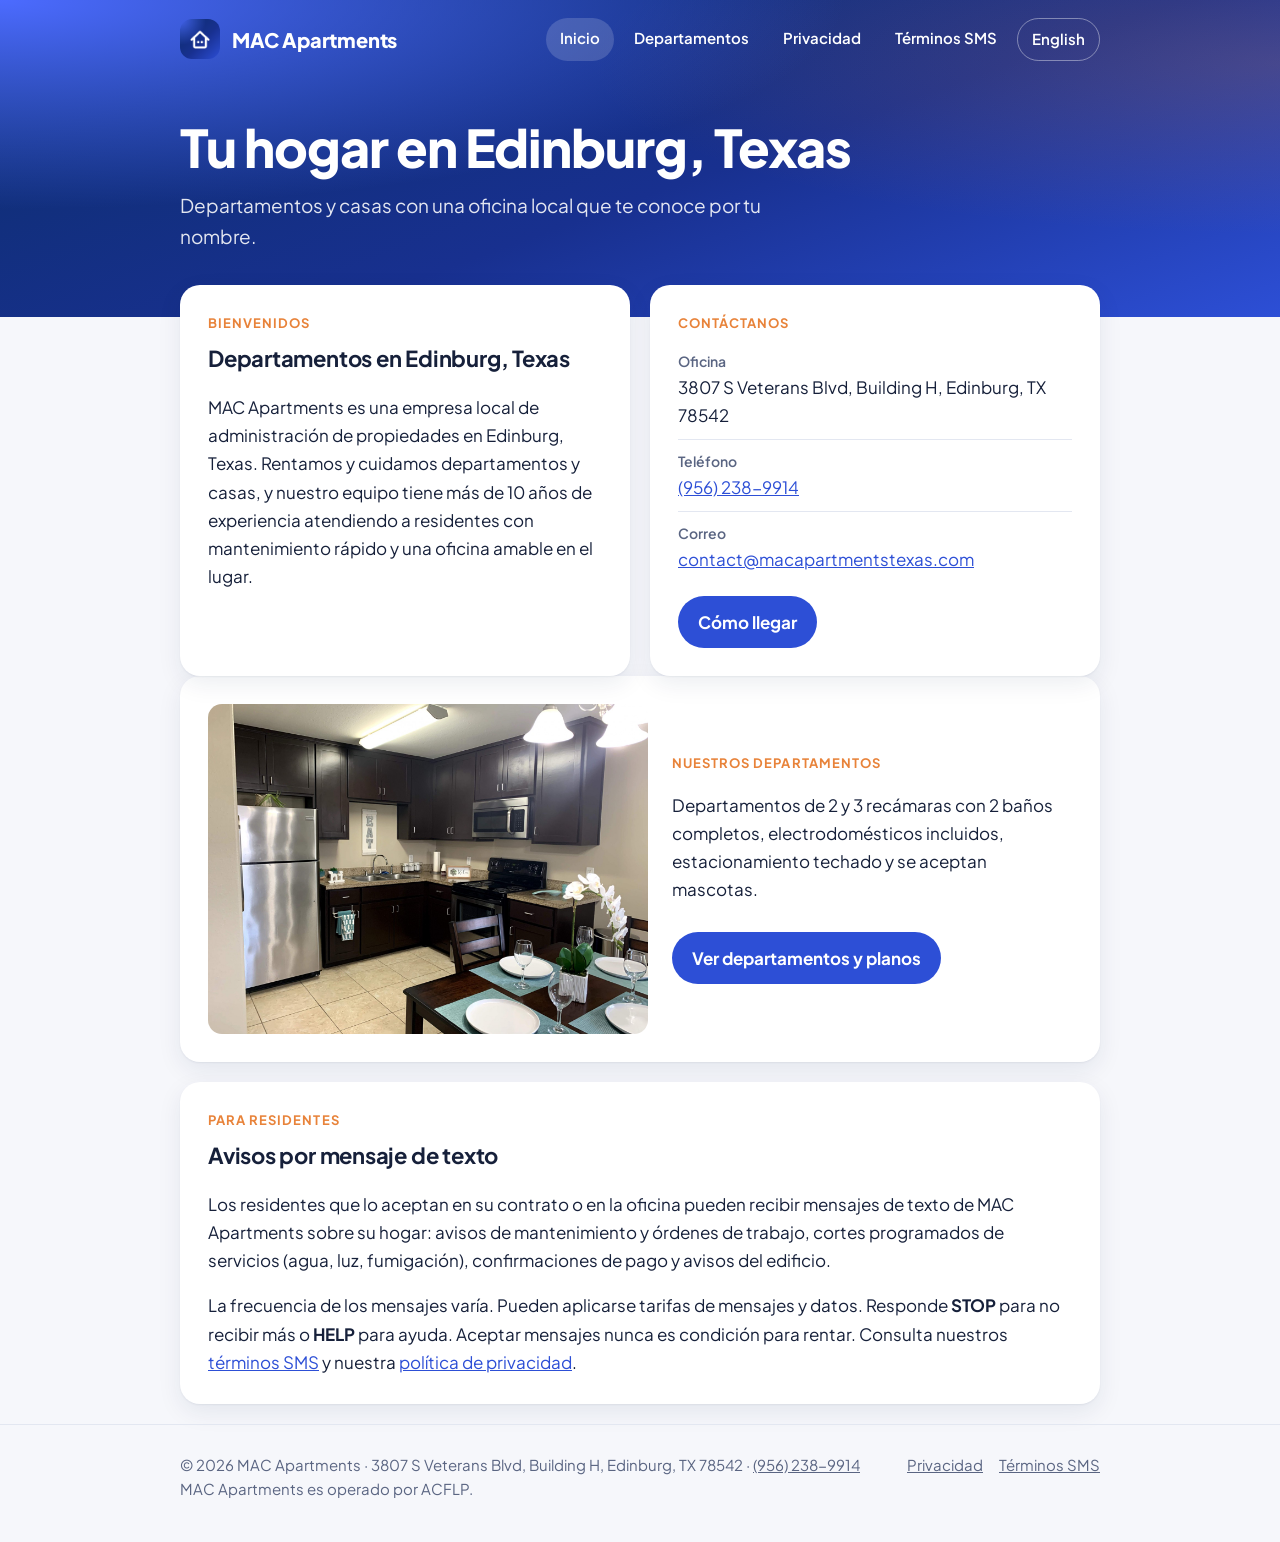
==== es/index.html @ 83b19792 "Public website: home, apartments, privacy policy and SMS terms (EN/ES) Co-Authored-By: Claude Opus 5" ====
<!doctype html>
<html lang="es">
<head>
<meta charset="utf-8">
<meta name="viewport" content="width=device-width, initial-scale=1">
<title>MAC Apartments · Edinburg, Texas</title>
<meta name="description" content="Departamentos en Edinburg, Texas. Oficina, teléfono e información para residentes.">
<link rel="icon" href="../assets/icon.png">
<link rel="apple-touch-icon" href="../assets/apple-touch-icon.png">
<link rel="preconnect" href="https://fonts.googleapis.com">
<link rel="preconnect" href="https://fonts.gstatic.com" crossorigin>
<link href="https://fonts.googleapis.com/css2?family=Plus+Jakarta+Sans:wght@400;600;700;800&display=swap" rel="stylesheet">
<link rel="stylesheet" href="../assets/site.css">
<link rel="alternate" hreflang="en" href="../index.html">
</head>
<body>
<header class="top">
  <div class="wrap">
    <nav class="nav">
      <a class="brand" href="index.html"><img src="../assets/icon.png" alt="" width="40" height="40">MAC Apartments</a>
      <div class="links">
        <a href="index.html" aria-current="page">Inicio</a>
        <a href="departamentos.html">Departamentos</a>
        <a href="privacidad.html">Privacidad</a>
        <a href="terminos-sms.html">Términos SMS</a>
        <a class="lang" href="../index.html" hreflang="en">English</a>
      </div>
    </nav>
    <div class="hero">
      <h1>Tu hogar en Edinburg, Texas</h1>
      <p>Departamentos y casas con una oficina local que te conoce por tu nombre.</p>
    </div>
  </div>
</header>
<main class="wrap lift">
  <div class="grid">
    <section class="card">
      <p class="eyebrow">Bienvenidos</p>
      <h2>Departamentos en Edinburg, Texas</h2>
      <p>MAC Apartments es una empresa local de administración de propiedades en Edinburg, Texas. Rentamos y cuidamos departamentos y casas, y nuestro equipo tiene más de 10 años de experiencia atendiendo a residentes con mantenimiento rápido y una oficina amable en el lugar.</p>
    </section>
    <section class="card">
      <p class="eyebrow">Contáctanos</p>
      <ul class="contact">
      <li><strong>Oficina</strong>3807 S Veterans Blvd, Building H, Edinburg, TX 78542</li>
      <li><strong>Teléfono</strong><a href="tel:+19562389914">(956) 238-9914</a></li>
      <li><strong>Correo</strong><a href="mailto:contact@macapartmentstexas.com">contact@macapartmentstexas.com</a></li>
    </ul>
    <a class="btn" href="https://www.google.com/maps/search/?api=1&query=3807+S+Veterans+Blvd+Edinburg+TX+78542" target="_blank" rel="noopener">Cómo llegar</a>
    </section>
  </div>
  <section class="card teaser">
    <img src="../assets/kitchen.jpg" alt="Cocina con cubiertas de granito y electrodomésticos de acero inoxidable" width="1600" height="1200">
    <div>
      <p class="eyebrow">Nuestros departamentos</p>
      <p>Departamentos de 2 y 3 recámaras con 2 baños completos, electrodomésticos incluidos, estacionamiento techado y se aceptan mascotas.</p>
      <a class="btn" href="departamentos.html">Ver departamentos y planos</a>
    </div>
  </section>
  <section class="card">
    <p class="eyebrow">Para residentes</p>
    <h2>Avisos por mensaje de texto</h2>
    <p>Los residentes que lo aceptan en su contrato o en la oficina pueden recibir mensajes de texto de MAC Apartments sobre su hogar: avisos de mantenimiento y órdenes de trabajo, cortes programados de servicios (agua, luz, fumigación), confirmaciones de pago y avisos del edificio.</p>
    <p>La frecuencia de los mensajes varía. Pueden aplicarse tarifas de mensajes y datos. Responde <strong>STOP</strong> para no recibir más o <strong>HELP</strong> para ayuda. Aceptar mensajes nunca es condición para rentar. Consulta nuestros <a href="terminos-sms.html">términos SMS</a> y nuestra <a href="privacidad.html">política de privacidad</a>.</p>
  </section>
</main>
<footer>
  <div class="wrap">
    <span>© 2026 MAC Apartments · 3807 S Veterans Blvd, Building H, Edinburg, TX 78542 · <a href="tel:+19562389914">(956) 238-9914</a><br>MAC Apartments es operado por ACFLP.</span>
    <nav><a href="privacidad.html">Privacidad</a><a href="terminos-sms.html">Términos SMS</a></nav>
  </div>
</footer>
</body>
</html>
---- assets/site.css ----
:root {
  --navy: #0b2e6b;
  --blue: #2d4fd6;
  --accent: #e8833a;
  --bg: #f6f7fb;
  --surface: #ffffff;
  --text: #16203a;
  --muted: #5a6582;
  --line: #e3e7f1;
  --radius: 20px;
  --shadow: 0 1px 2px rgba(16, 32, 72, 0.06), 0 8px 24px rgba(16, 32, 72, 0.08);
  --hero: radial-gradient(120% 120% at 0% 0%, #4c6bff 0%, transparent 55%),
    radial-gradient(90% 90% at 100% 20%, #e8833a33 0%, transparent 60%),
    linear-gradient(160deg, #0b2e6b 0%, #18308f 55%, #2d4fd6 100%);
  color-scheme: light dark;
}

@media (prefers-color-scheme: dark) {
  :root {
    --blue: #7b93ff;
    --bg: #0d1220;
    --surface: #161d31;
    --text: #e8ecf7;
    --muted: #a3acc4;
    --line: #26304a;
    --shadow: 0 1px 2px rgba(0, 0, 0, 0.4), 0 8px 24px rgba(0, 0, 0, 0.3);
  }
}

* { box-sizing: border-box; }

html { -webkit-text-size-adjust: 100%; }

body {
  margin: 0;
  background: var(--bg);
  color: var(--text);
  font: 400 17px/1.65 "Plus Jakarta Sans", system-ui, -apple-system, "Segoe UI", Roboto, sans-serif;
}

a { color: var(--blue); }

.wrap { max-width: 960px; margin: 0 auto; padding: 0 20px; }

/* Header */
.top { background: var(--hero); color: #fff; }
.nav { display: flex; align-items: center; justify-content: space-between; gap: 16px; padding: 18px 0; flex-wrap: wrap; }
.brand { display: flex; align-items: center; gap: 12px; color: #fff; text-decoration: none; font-weight: 800; font-size: 20px; letter-spacing: -0.01em; }
.brand img { width: 40px; height: 40px; border-radius: 12px; }
.links { display: flex; gap: 6px; flex-wrap: wrap; }
.links a { color: #fff; text-decoration: none; font-weight: 600; font-size: 15px; padding: 8px 14px; border-radius: 999px; }
.links a:hover, .links a[aria-current="page"] { background: rgba(255, 255, 255, 0.16); }
.links a.lang { border: 1px solid rgba(255, 255, 255, 0.4); }

.hero { padding: 40px 0 64px; }
.hero h1 { font-size: clamp(32px, 6vw, 52px); line-height: 1.1; letter-spacing: -0.02em; margin: 0 0 14px; font-weight: 800; }
.hero p { font-size: 19px; max-width: 620px; margin: 0; color: rgba(255, 255, 255, 0.88); }
.hero.small { padding: 24px 0 48px; }
.hero.small h1 { font-size: clamp(28px, 5vw, 40px); }

/* Content */
main { padding: 0 0 56px; }
.lift { margin-top: -32px; }
.card { background: var(--surface); border-radius: var(--radius); box-shadow: var(--shadow); padding: 28px; margin-bottom: 20px; }
.grid { display: grid; gap: 20px; grid-template-columns: repeat(auto-fit, minmax(260px, 1fr)); }
.grid .card { margin: 0; }

h2 { font-size: 22px; letter-spacing: -0.01em; margin: 0 0 10px; }
h3 { font-size: 18px; margin: 24px 0 6px; }
.card > :last-child { margin-bottom: 0; }
.muted { color: var(--muted); }
.eyebrow { text-transform: uppercase; letter-spacing: 0.08em; font-size: 13px; font-weight: 700; color: var(--accent); margin: 0 0 6px; }

.contact { list-style: none; padding: 0; margin: 0; }
.contact li { padding: 10px 0; border-top: 1px solid var(--line); }
.contact li:first-child { border-top: 0; }
.contact strong { display: block; font-size: 14px; color: var(--muted); font-weight: 600; }

.btn { display: inline-block; background: var(--blue); color: #fff; text-decoration: none; font-weight: 700; padding: 12px 20px; border-radius: 999px; margin-top: 12px; }
@media (prefers-color-scheme: dark) { .btn { color: #0d1220; } }

.legal h2 { margin-top: 28px; }
.legal h2:first-child { margin-top: 0; }
.legal ul { padding-left: 22px; }
.legal li { margin: 4px 0; }
.note { background: color-mix(in srgb, var(--blue) 10%, transparent); border-left: 4px solid var(--blue); border-radius: 12px; padding: 14px 18px; margin: 16px 0; }

footer { border-top: 1px solid var(--line); padding: 28px 0 40px; color: var(--muted); font-size: 15px; }
footer .wrap { display: flex; justify-content: space-between; gap: 16px; flex-wrap: wrap; }
footer a { color: var(--muted); }
footer nav { display: flex; gap: 16px; flex-wrap: wrap; }

@media (max-width: 520px) {
  body { font-size: 16px; }
  .card { padding: 22px; }
  .wrap { padding: 0 16px; }
}

/* Apartments */
.section-title { margin: 32px 0 14px; font-size: 24px; }
.photo { margin: 20px 0 0; }
.photo img, .teaser img { display: block; width: 100%; height: auto; border-radius: 14px; }
.teaser { display: grid; gap: 24px; grid-template-columns: 1fr; align-items: center; }
.teaser img { aspect-ratio: 4 / 3; object-fit: cover; }
@media (min-width: 760px) { .teaser { grid-template-columns: 1.1fr 1fr; } }
.plan h3 { margin-top: 16px; }
.plan p { margin: 0; }
.plan-img { background: #fff; border-radius: 14px; padding: 12px; border: 1px solid var(--line); }
.plan-img img { display: block; width: 100%; height: 260px; object-fit: contain; }
.features { list-style: none; padding: 0; margin: 8px 0 0; display: grid; gap: 10px 20px; grid-template-columns: repeat(auto-fill, minmax(220px, 1fr)); }
.features li { padding-left: 28px; position: relative; }
.features li::before { content: "✓"; position: absolute; left: 0; top: 0; color: var(--blue); font-weight: 800; }
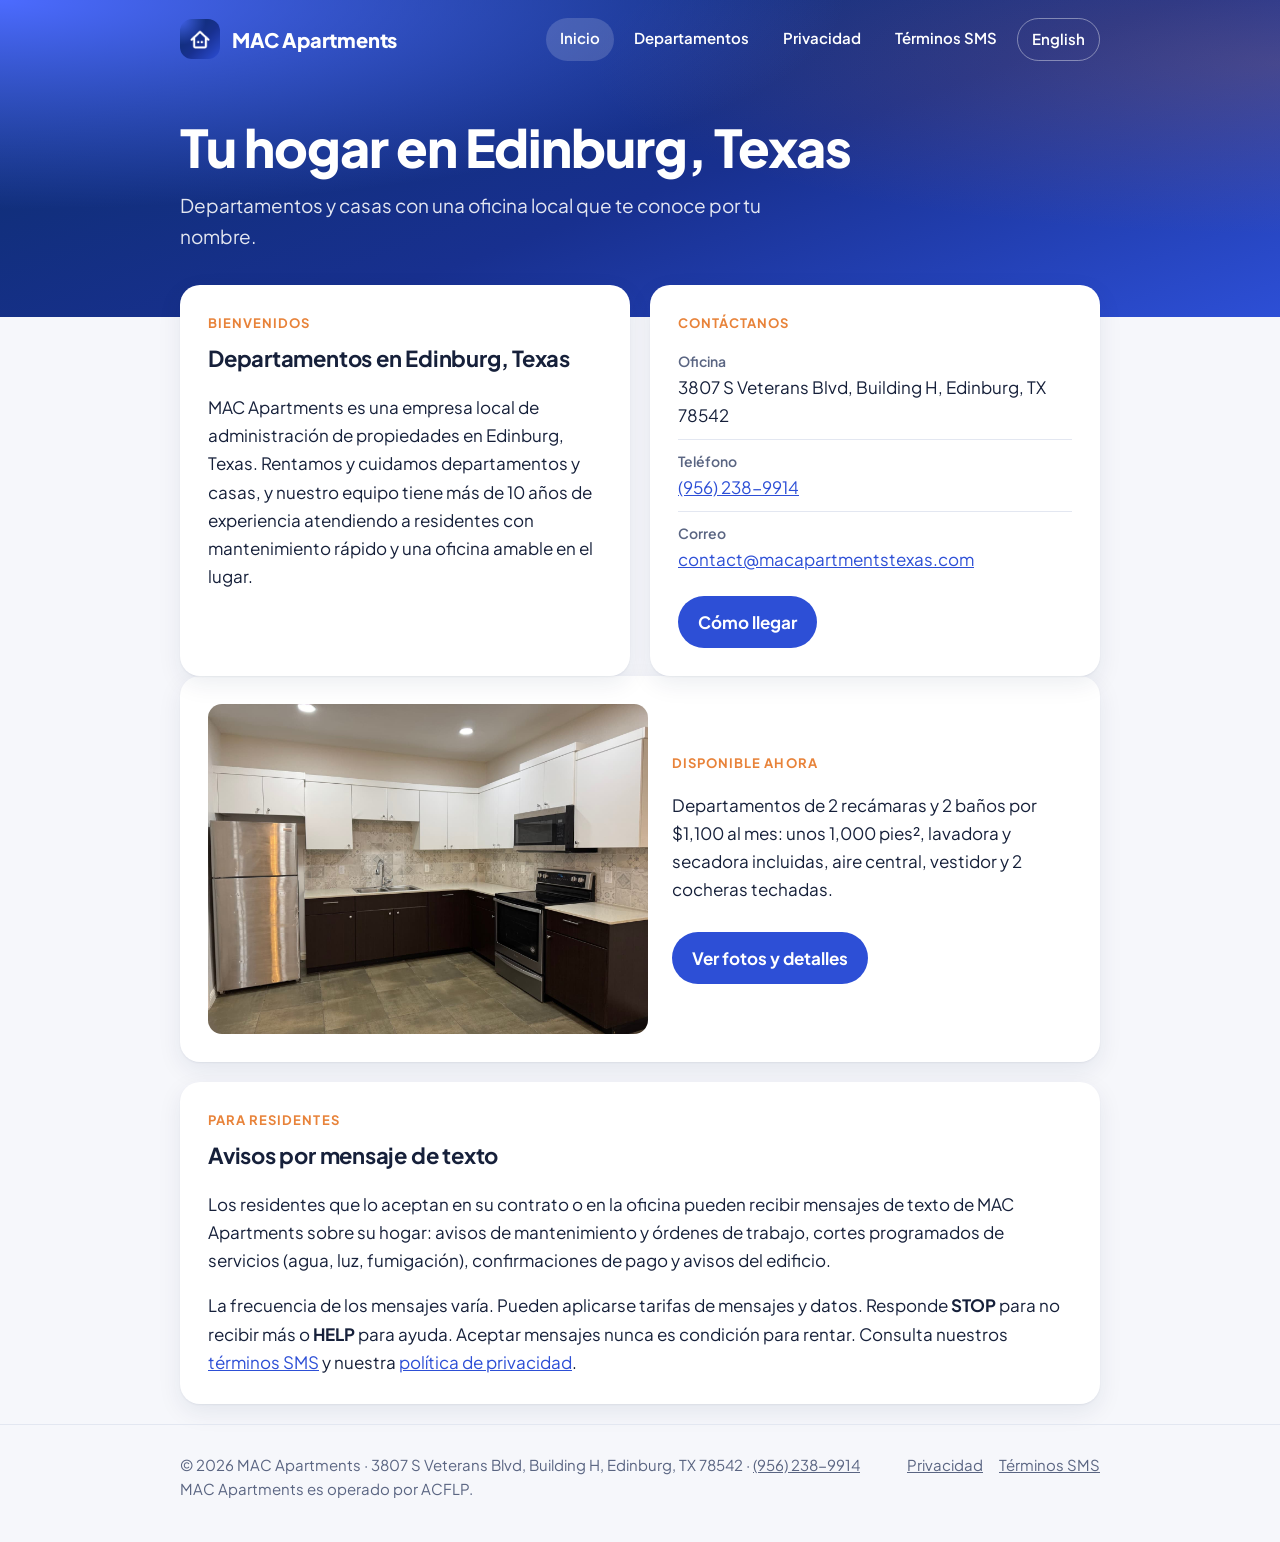
==== commit c4e4f25d: "Apartments: $1,100 2-bed listing, features, utilities and new photos Co-Authored-By: Claude Opus 5.5" ====
--- a/es/index.html
+++ b/es/index.html
@@ -50,11 +50,11 @@
     </section>
   </div>
   <section class="card teaser">
-    <img src="../assets/kitchen.jpg" alt="Cocina con cubiertas de granito y electrodomésticos de acero inoxidable" width="1600" height="1200">
+    <img src="../assets/photos/kitchen.jpg" alt="Cocina con electrodomésticos de acero inoxidable" width="1600" height="1200">
     <div>
-      <p class="eyebrow">Nuestros departamentos</p>
-      <p>Departamentos de 2 y 3 recámaras con 2 baños completos, electrodomésticos incluidos, estacionamiento techado y se aceptan mascotas.</p>
-      <a class="btn" href="departamentos.html">Ver departamentos y planos</a>
+      <p class="eyebrow">Disponible ahora</p>
+      <p>Departamentos de 2 recámaras y 2 baños por $1,100 al mes: unos 1,000 pies², lavadora y secadora incluidas, aire central, vestidor y 2 cocheras techadas.</p>
+      <a class="btn" href="departamentos.html">Ver fotos y detalles</a>
     </div>
   </section>
   <section class="card">
--- a/assets/site.css
+++ b/assets/site.css
@@ -110,3 +110,20 @@
 .features { list-style: none; padding: 0; margin: 8px 0 0; display: grid; gap: 10px 20px; grid-template-columns: repeat(auto-fill, minmax(220px, 1fr)); }
 .features li { padding-left: 28px; position: relative; }
 .features li::before { content: "✓"; position: absolute; left: 0; top: 0; color: var(--blue); font-weight: 800; }
+
+/* Listing */
+.listing { display: grid; gap: 24px; grid-template-columns: 1fr; align-items: center; }
+@media (min-width: 760px) { .listing { grid-template-columns: 1.2fr 1fr; } }
+.listing .cover { display: block; width: 100%; height: auto; aspect-ratio: 4 / 3; object-fit: cover; border-radius: 14px; }
+.listing h2 { margin-bottom: 2px; }
+.price { font-size: 18px; margin: 10px 0 14px; color: var(--muted); }
+.price strong { font-size: 34px; color: var(--text); letter-spacing: -0.02em; }
+.facts { display: grid; grid-template-columns: repeat(4, 1fr); gap: 8px; margin: 0 0 16px; }
+.fact { background: color-mix(in srgb, var(--blue) 8%, transparent); border-radius: 12px; padding: 10px 6px; text-align: center; }
+.fact strong { display: block; font-size: 20px; }
+.fact span { font-size: 13px; color: var(--muted); }
+.gallery { display: grid; gap: 10px; grid-template-columns: repeat(auto-fill, minmax(160px, 1fr)); margin: 12px 0 24px; }
+.gallery a { display: block; border-radius: 14px; overflow: hidden; box-shadow: var(--shadow); }
+.gallery img { display: block; width: 100%; aspect-ratio: 3 / 4; object-fit: cover; transition: transform 0.25s ease; }
+.gallery a:hover img { transform: scale(1.04); }
+@media (prefers-reduced-motion: reduce) { .gallery img { transition: none; } }
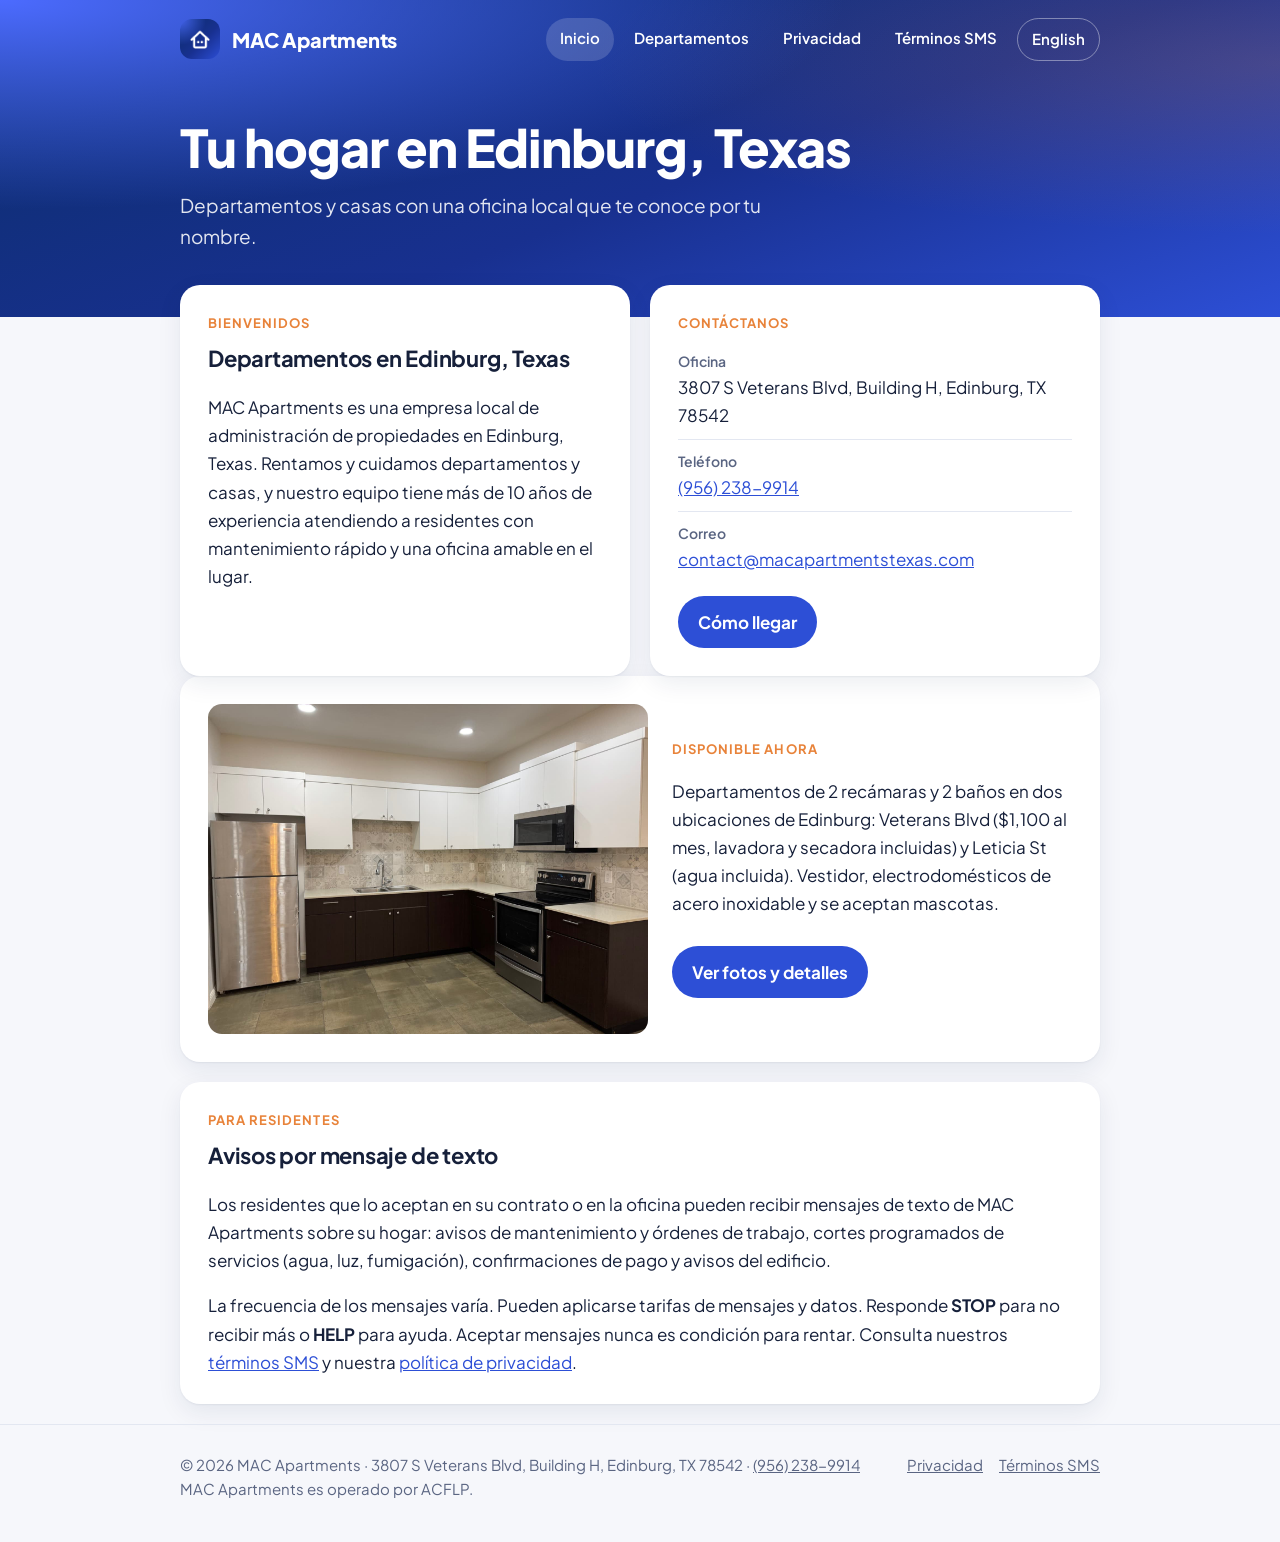
==== commit 9c6d06f7: "Apartments: add the Leticia St listing with photos, water included Co-Authored-By: Claude Opus 5.5 <" ====
--- a/es/index.html
+++ b/es/index.html
@@ -53,7 +53,7 @@
     <img src="../assets/photos/kitchen.jpg" alt="Cocina con electrodomésticos de acero inoxidable" width="1600" height="1200">
     <div>
       <p class="eyebrow">Disponible ahora</p>
-      <p>Departamentos de 2 recámaras y 2 baños por $1,100 al mes: unos 1,000 pies², lavadora y secadora incluidas, aire central, vestidor y 2 cocheras techadas.</p>
+      <p>Departamentos de 2 recámaras y 2 baños en dos ubicaciones de Edinburg: Veterans Blvd ($1,100 al mes, lavadora y secadora incluidas) y Leticia St (agua incluida). Vestidor, electrodomésticos de acero inoxidable y se aceptan mascotas.</p>
       <a class="btn" href="departamentos.html">Ver fotos y detalles</a>
     </div>
   </section>
--- a/assets/site.css
+++ b/assets/site.css
@@ -127,3 +127,10 @@
 .gallery img { display: block; width: 100%; aspect-ratio: 3 / 4; object-fit: cover; transition: transform 0.25s ease; }
 .gallery a:hover img { transform: scale(1.04); }
 @media (prefers-reduced-motion: reduce) { .gallery img { transition: none; } }
+
+.jump { display: flex; gap: 8px; flex-wrap: wrap; padding: 12px; }
+.jump a { flex: 1; text-align: center; text-decoration: none; font-weight: 700; padding: 10px 16px; border-radius: 999px; background: color-mix(in srgb, var(--blue) 10%, transparent); }
+.listing { scroll-margin-top: 16px; margin-top: 12px; }
+.price .ask { font-size: 22px; }
+.gallery-note { margin: 4px 0 0; }
+@media (max-width: 420px) { .facts { grid-template-columns: repeat(2, 1fr); } }
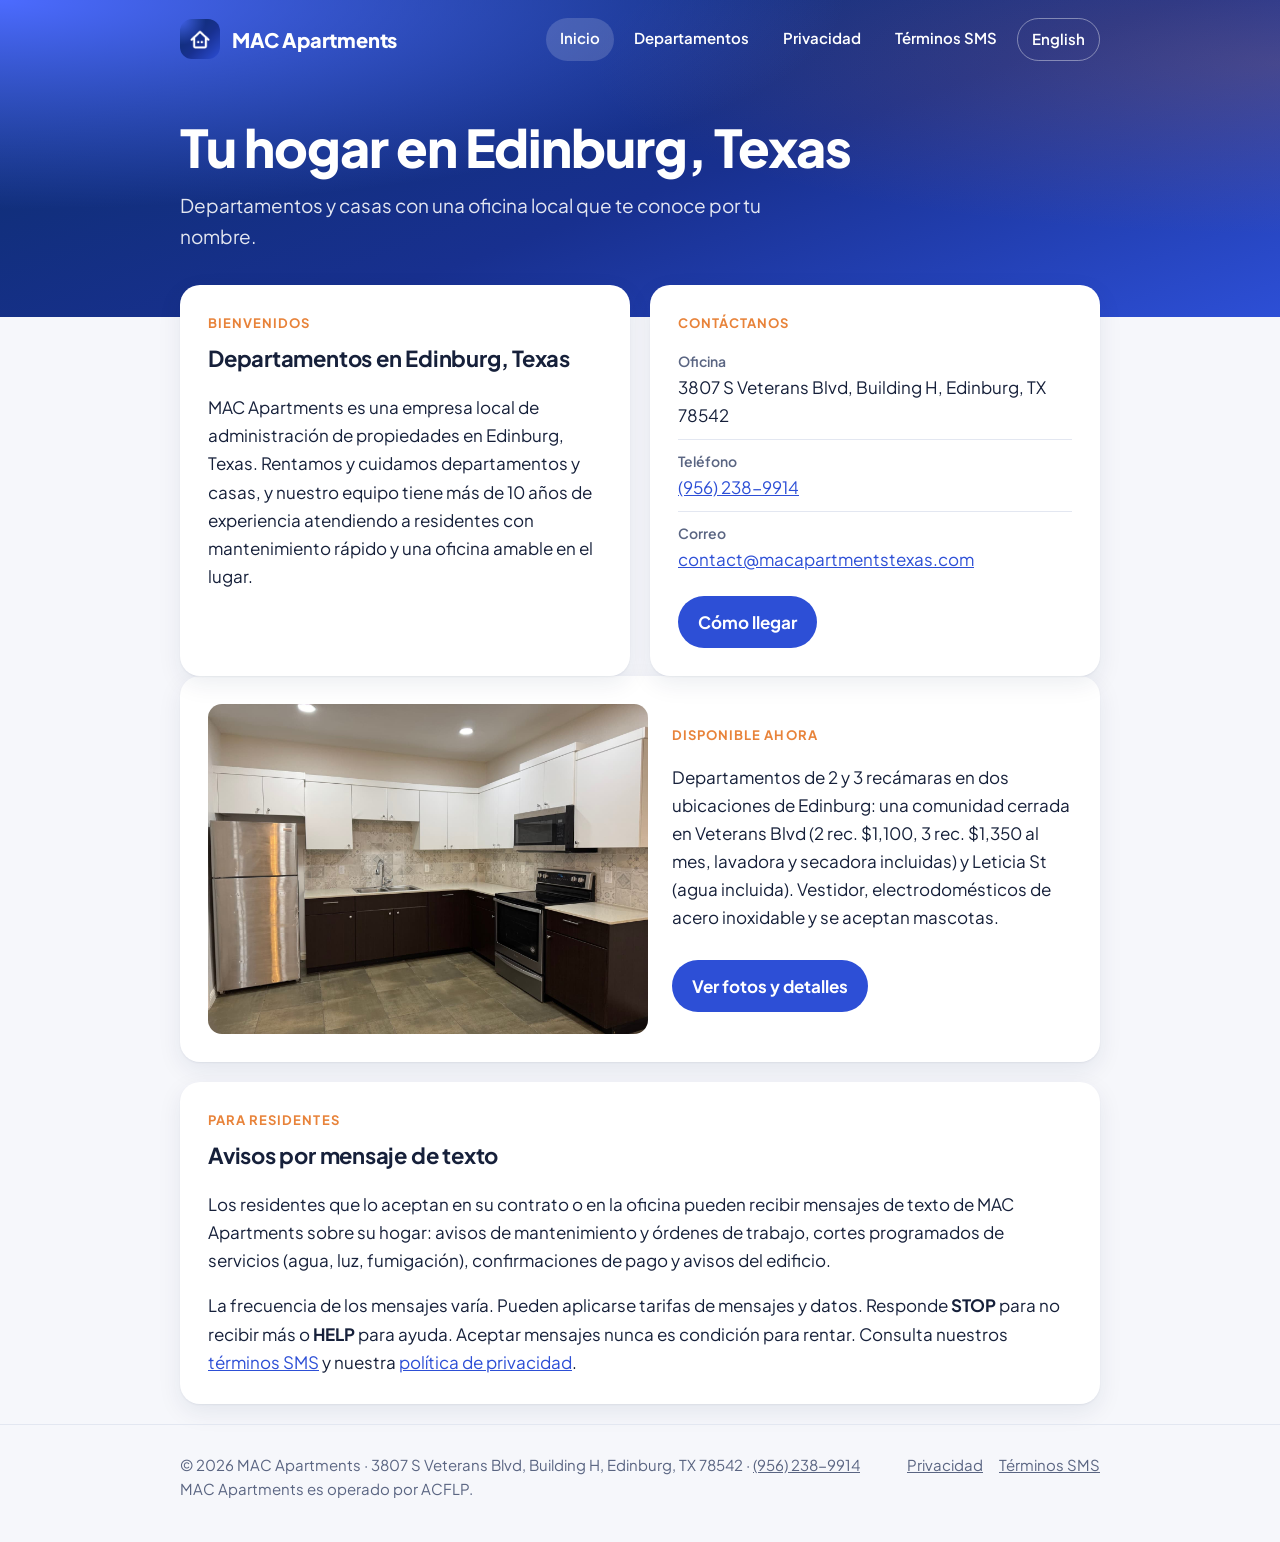
==== commit 58d3c003: "Apartments: 3-bedroom listing at $1,350, gated community with video surveillance Co-Authored-By: Cla" ====
--- a/es/index.html
+++ b/es/index.html
@@ -53,7 +53,7 @@
     <img src="../assets/photos/kitchen.jpg" alt="Cocina con electrodomésticos de acero inoxidable" width="1600" height="1200">
     <div>
       <p class="eyebrow">Disponible ahora</p>
-      <p>Departamentos de 2 recámaras y 2 baños en dos ubicaciones de Edinburg: Veterans Blvd ($1,100 al mes, lavadora y secadora incluidas) y Leticia St (agua incluida). Vestidor, electrodomésticos de acero inoxidable y se aceptan mascotas.</p>
+      <p>Departamentos de 2 y 3 recámaras en dos ubicaciones de Edinburg: una comunidad cerrada en Veterans Blvd (2 rec. $1,100, 3 rec. $1,350 al mes, lavadora y secadora incluidas) y Leticia St (agua incluida). Vestidor, electrodomésticos de acero inoxidable y se aceptan mascotas.</p>
       <a class="btn" href="departamentos.html">Ver fotos y detalles</a>
     </div>
   </section>
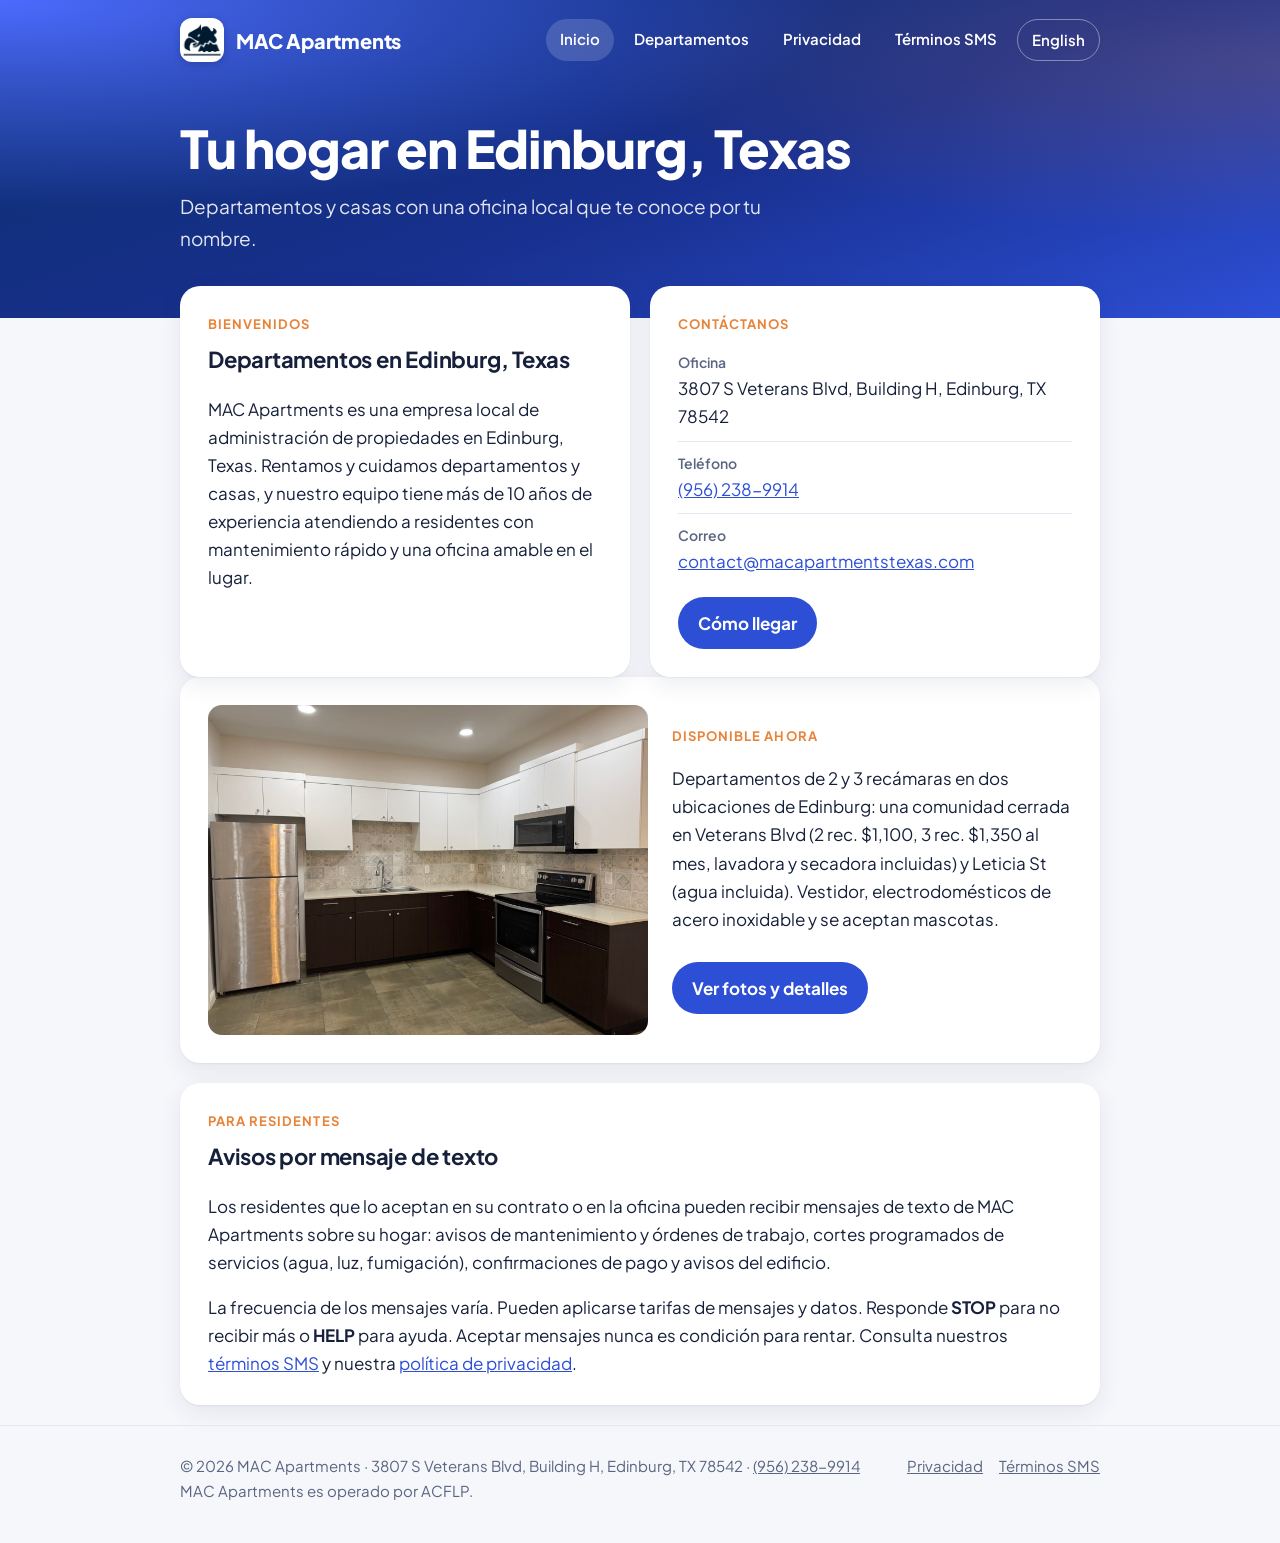
==== commit 1593f181: "Use the MAC Apartments logo in the header and as the favicon Co-Authored-By: Claude Opus 5.5 <norepl" ====
--- a/es/index.html
+++ b/es/index.html
@@ -5,7 +5,8 @@
 <meta name="viewport" content="width=device-width, initial-scale=1">
 <title>MAC Apartments · Edinburg, Texas</title>
 <meta name="description" content="Departamentos en Edinburg, Texas. Oficina, teléfono e información para residentes.">
-<link rel="icon" href="../assets/icon.png">
+<link rel="icon" type="image/png" sizes="32x32" href="../assets/favicon-32.png">
+<link rel="icon" type="image/png" sizes="192x192" href="../assets/icon.png">
 <link rel="apple-touch-icon" href="../assets/apple-touch-icon.png">
 <link rel="preconnect" href="https://fonts.googleapis.com">
 <link rel="preconnect" href="https://fonts.gstatic.com" crossorigin>
--- a/assets/site.css
+++ b/assets/site.css
@@ -46,7 +46,7 @@
 .top { background: var(--hero); color: #fff; }
 .nav { display: flex; align-items: center; justify-content: space-between; gap: 16px; padding: 18px 0; flex-wrap: wrap; }
 .brand { display: flex; align-items: center; gap: 12px; color: #fff; text-decoration: none; font-weight: 800; font-size: 20px; letter-spacing: -0.01em; }
-.brand img { width: 40px; height: 40px; border-radius: 12px; }
+.brand img { width: 44px; height: 44px; border-radius: 12px; background: #fff; box-shadow: 0 2px 8px rgba(0, 0, 0, 0.18); }
 .links { display: flex; gap: 6px; flex-wrap: wrap; }
 .links a { color: #fff; text-decoration: none; font-weight: 600; font-size: 15px; padding: 8px 14px; border-radius: 999px; }
 .links a:hover, .links a[aria-current="page"] { background: rgba(255, 255, 255, 0.16); }
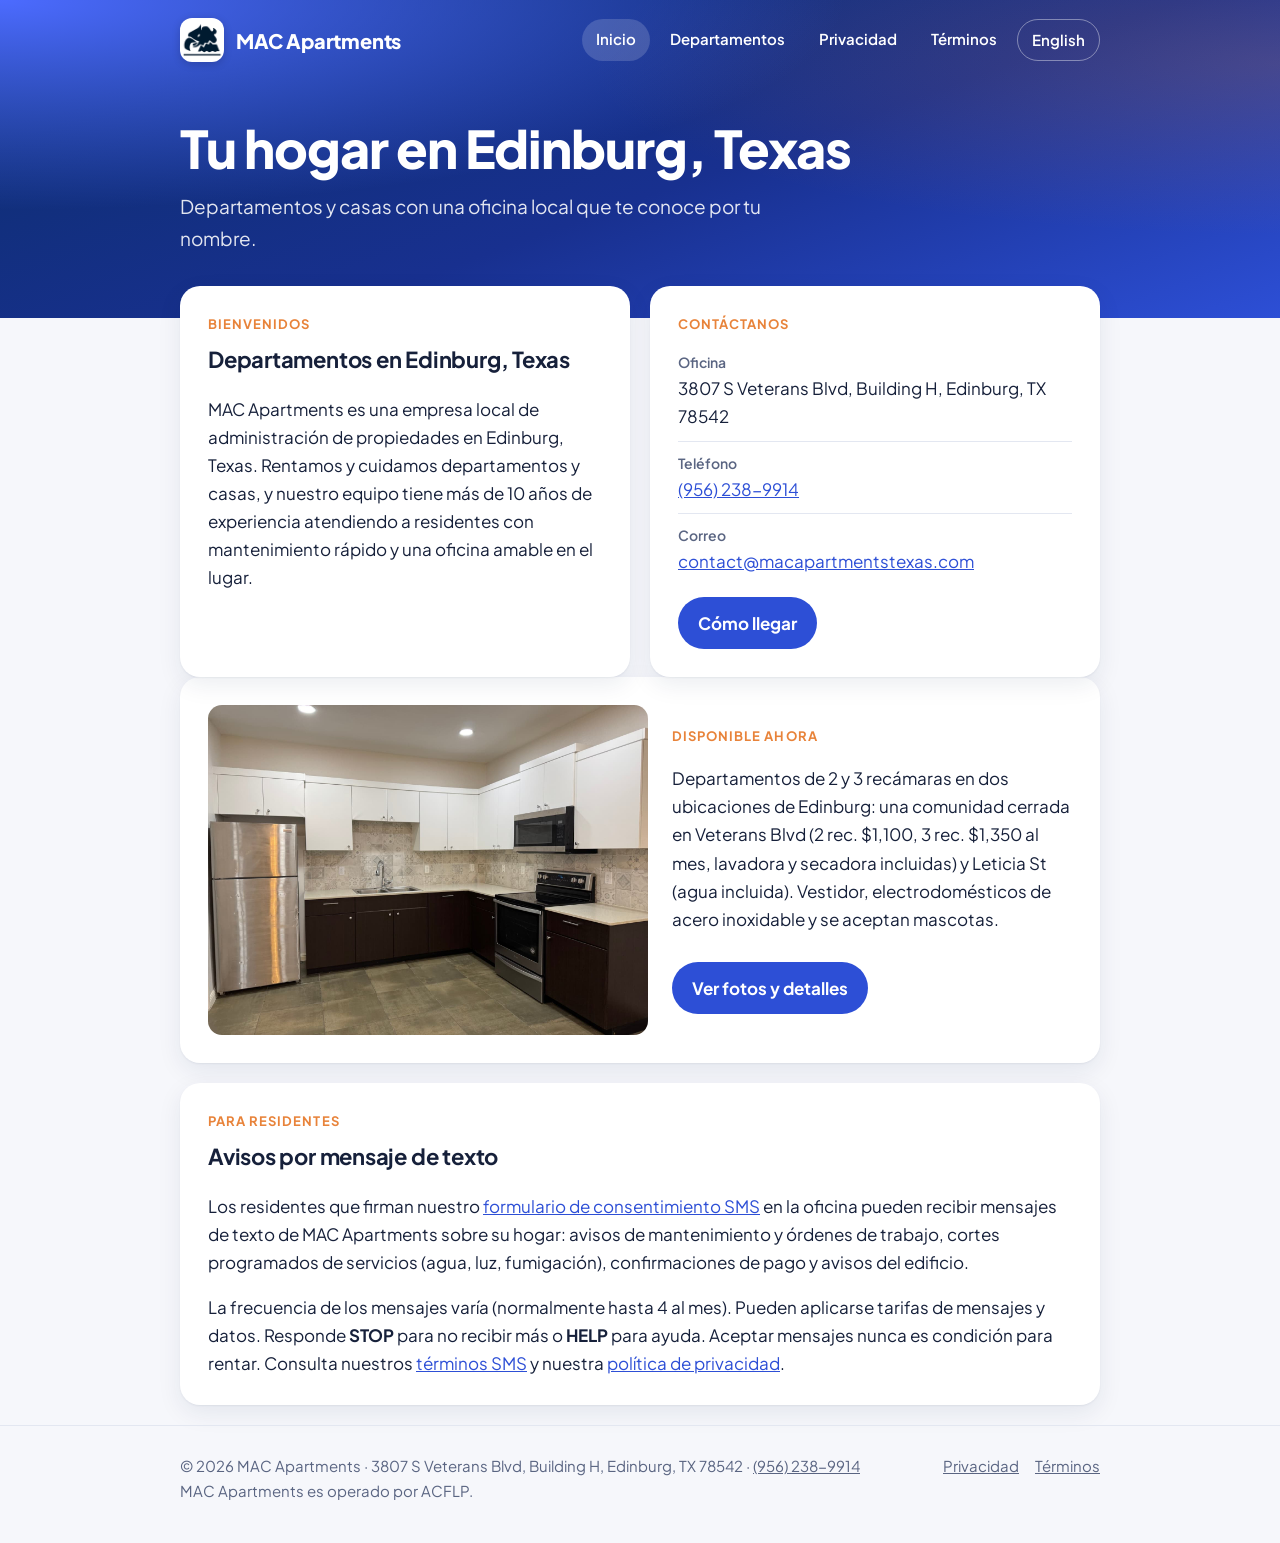
==== commit 339e584c: "Terms & Conditions page with an SMS Terms section; Twilio's privacy sentence Twilio's campaign form " ====
--- a/es/index.html
+++ b/es/index.html
@@ -23,7 +23,7 @@
         <a href="index.html" aria-current="page">Inicio</a>
         <a href="departamentos.html">Departamentos</a>
         <a href="privacidad.html">Privacidad</a>
-        <a href="terminos-sms.html">Términos SMS</a>
+        <a href="terminos.html">Términos</a>
         <a class="lang" href="../index.html" hreflang="en">English</a>
       </div>
     </nav>
@@ -61,14 +61,14 @@
   <section class="card">
     <p class="eyebrow">Para residentes</p>
     <h2>Avisos por mensaje de texto</h2>
-    <p>Los residentes que lo aceptan en su contrato o en la oficina pueden recibir mensajes de texto de MAC Apartments sobre su hogar: avisos de mantenimiento y órdenes de trabajo, cortes programados de servicios (agua, luz, fumigación), confirmaciones de pago y avisos del edificio.</p>
-    <p>La frecuencia de los mensajes varía. Pueden aplicarse tarifas de mensajes y datos. Responde <strong>STOP</strong> para no recibir más o <strong>HELP</strong> para ayuda. Aceptar mensajes nunca es condición para rentar. Consulta nuestros <a href="terminos-sms.html">términos SMS</a> y nuestra <a href="privacidad.html">política de privacidad</a>.</p>
+    <p>Los residentes que firman nuestro <a href="consentimiento-sms.html">formulario de consentimiento SMS</a> en la oficina pueden recibir mensajes de texto de MAC Apartments sobre su hogar: avisos de mantenimiento y órdenes de trabajo, cortes programados de servicios (agua, luz, fumigación), confirmaciones de pago y avisos del edificio.</p>
+    <p>La frecuencia de los mensajes varía (normalmente hasta 4 al mes). Pueden aplicarse tarifas de mensajes y datos. Responde <strong>STOP</strong> para no recibir más o <strong>HELP</strong> para ayuda. Aceptar mensajes nunca es condición para rentar. Consulta nuestros <a href="terminos.html">términos SMS</a> y nuestra <a href="privacidad.html">política de privacidad</a>.</p>
   </section>
 </main>
 <footer>
   <div class="wrap">
     <span>© 2026 MAC Apartments · 3807 S Veterans Blvd, Building H, Edinburg, TX 78542 · <a href="tel:+19562389914">(956) 238-9914</a><br>MAC Apartments es operado por ACFLP.</span>
-    <nav><a href="privacidad.html">Privacidad</a><a href="terminos-sms.html">Términos SMS</a></nav>
+    <nav><a href="privacidad.html">Privacidad</a><a href="terminos.html">Términos</a></nav>
   </div>
 </footer>
 </body>
--- a/assets/site.css
+++ b/assets/site.css
@@ -134,3 +134,26 @@
 .price .ask { font-size: 22px; }
 .gallery-note { margin: 4px 0 0; }
 @media (max-width: 420px) { .facts { grid-template-columns: repeat(2, 1fr); } }
+
+/* SMS consent form (printable) */
+.consent-head { display: flex; align-items: center; gap: 14px; margin-bottom: 18px; }
+.consent-head img { border-radius: 12px; border: 1px solid var(--line); }
+.consent .btn { border: 0; font: inherit; font-weight: 700; cursor: pointer; margin: 4px 0 20px; }
+.fields { display: flex; flex-wrap: wrap; gap: 18px 24px; margin: 18px 0; }
+.line { flex: 1 1 100%; border-bottom: 1.5px solid var(--text); }
+.line.half { flex: 1 1 260px; }
+.line span { display: block; font-size: 13px; color: var(--muted); padding-bottom: 30px; }
+.choice { flex: 1 1 100%; margin: 0; font-size: 15px; }
+.fields + .fields, .agree { margin-top: 36px; }
+.terms p { margin: 10px 0; }
+.agree { display: flex; gap: 10px; font-weight: 600; padding: 14px 16px; border: 1.5px solid var(--line); border-radius: 12px; }
+.agree .box { font-size: 24px; line-height: 1; }
+.small { font-size: 14px; }
+.office { margin-top: 40px; padding: 16px; border: 1px dashed var(--line); border-radius: 12px; }
+@media print {
+  .top, footer, .no-print { display: none !important; }
+  body { background: #fff; color: #000; font-size: 13pt; }
+  main.lift { margin-top: 0; padding: 0; }
+  .card { box-shadow: none; padding: 0; }
+  .line { border-color: #000; }
+}
